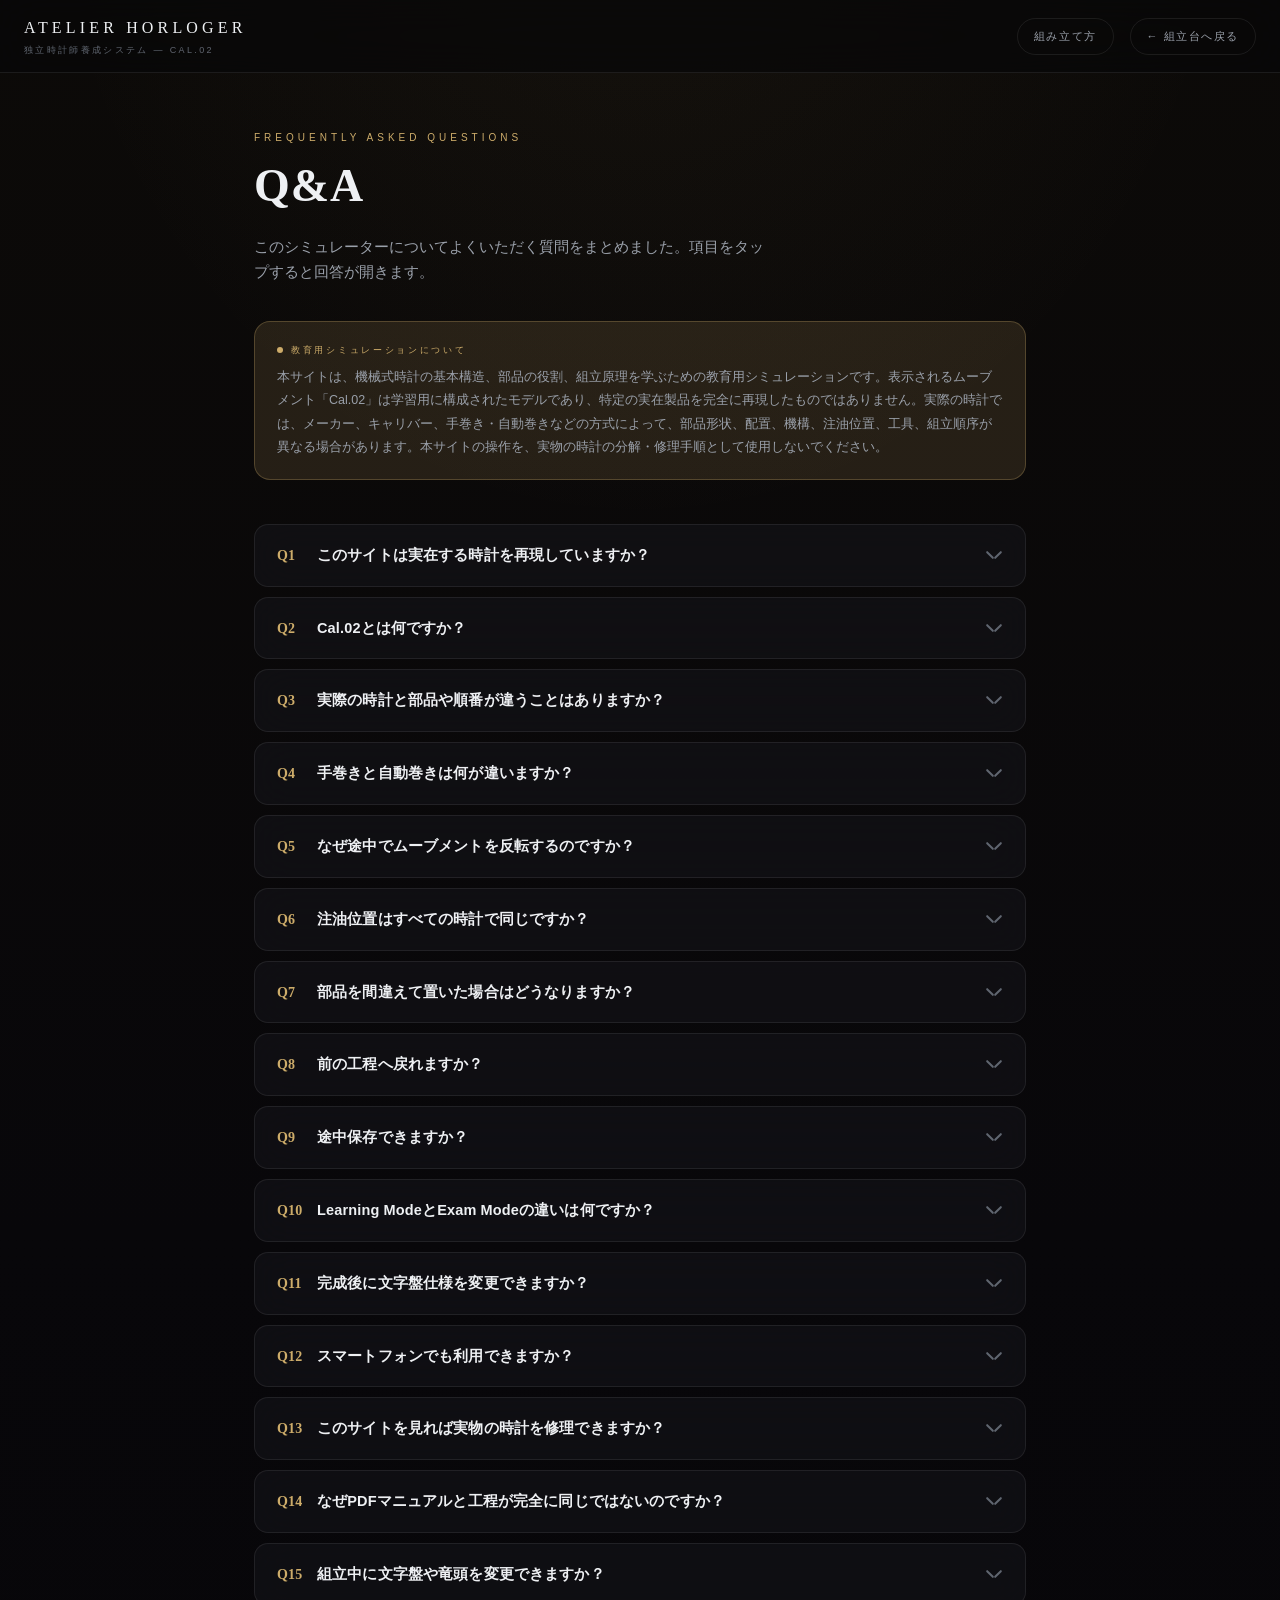
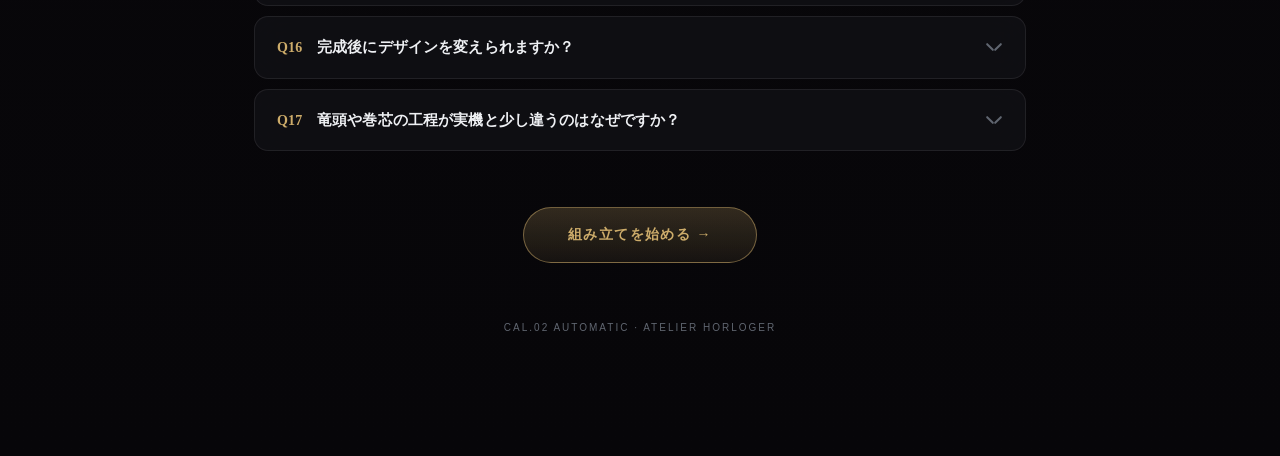
==== qa.html @ 46c4d3d7 "Add files via upload" ====
<!DOCTYPE html>
<html lang="ja">
<head>
<meta charset="UTF-8">
<meta name="viewport" content="width=device-width, initial-scale=1.0">
<title>Q&amp;A — 独立時計師養成システム Cal.02</title>
<meta name="description" content="独立時計師養成システム Cal.02 のよくある質問">
<style>
  :root{
    --bg:#0a0806; --panel:rgba(20,21,26,0.6); --line:rgba(255,255,255,0.08);
    --line-strong:rgba(255,255,255,0.16); --text:#eef0f3; --text-dim:#9aa0aa;
    --text-faint:#606670; --accent:#6fb2ff; --gold:#cdac6a; --gold-soft:rgba(205,172,106,0.14);
    --font-ui:-apple-system,BlinkMacSystemFont,"Helvetica Neue","Hiragino Sans","Yu Gothic UI","Noto Sans JP",sans-serif;
    --font-display:"Didot","Bodoni 72","Bodoni MT","Hiragino Mincho ProN",Georgia,serif;
    --ease:cubic-bezier(0.22,1,0.36,1);
  }
  *{margin:0;padding:0;box-sizing:border-box;}
  html{scroll-behavior:smooth;}
  body{
    background:#0a0806;
    background-image:radial-gradient(ellipse 80% 60% at 50% -10%,rgba(205,172,106,0.06),transparent 60%),
      linear-gradient(180deg,#0c0a08,#08070a 60%,#070609);
    color:var(--text); font-family:var(--font-ui); -webkit-font-smoothing:antialiased;
    line-height:1.7; padding-bottom:120px;
  }
  header.top{
    position:sticky; top:0; z-index:30;
    display:flex; align-items:center; gap:16px; padding:14px 24px;
    background:rgba(7,7,9,0.72); -webkit-backdrop-filter:blur(22px) saturate(140%);
    backdrop-filter:blur(22px) saturate(140%); border-bottom:1px solid var(--line);
  }
  .brand-name{font-family:var(--font-display); font-size:16px; letter-spacing:0.26em;}
  .brand-sub{font-size:9px; letter-spacing:0.26em; color:var(--text-faint); text-transform:uppercase; margin-top:2px;}
  .top .spacer{flex:1;}
  .backlink{font-size:11px; letter-spacing:0.14em; color:var(--text-dim); text-decoration:none; padding:8px 16px; border:1px solid var(--line); border-radius:999px; transition:all .3s var(--ease); white-space:nowrap;}
  .backlink:hover{color:var(--text); border-color:var(--line-strong);}
  .wrap{max-width:820px; margin:56px auto 0; padding:0 24px;}
  .page-kicker{font-size:10px; letter-spacing:0.4em; text-transform:uppercase; color:var(--gold);}
  h1.page-title{font-family:var(--font-display); font-size:clamp(30px,5vw,46px); letter-spacing:0.02em; line-height:1.2; margin:12px 0 20px;}
  .lede{font-size:15px; color:var(--text-dim); max-width:62ch; margin-bottom:36px;}
  .edu-note{background:var(--gold-soft); border:1px solid rgba(205,172,106,0.28); border-radius:16px; padding:20px 22px; margin:0 0 44px; font-size:12.5px; line-height:1.85; color:var(--text-dim);}
  .edu-note .en-h{font-size:9px; letter-spacing:0.3em; text-transform:uppercase; color:var(--gold); margin-bottom:8px; display:flex; align-items:center; gap:8px;}
  .edu-note .en-h::before{content:""; width:6px; height:6px; border-radius:50%; background:var(--gold);}
  /* アコーディオン */
  .qa{display:flex; flex-direction:column; gap:10px;}
  details{background:var(--panel); border:1px solid var(--line); border-radius:14px; overflow:hidden; -webkit-backdrop-filter:blur(20px); backdrop-filter:blur(20px); transition:border-color .3s var(--ease);}
  details[open]{border-color:var(--line-strong);}
  summary{list-style:none; cursor:pointer; padding:18px 22px; display:flex; align-items:flex-start; gap:14px; font-size:14.5px; font-weight:600; letter-spacing:0.01em; color:var(--text);}
  summary::-webkit-details-marker{display:none;}
  summary .qn{font-family:var(--font-display); font-size:14px; color:var(--gold); flex:none; min-width:26px; padding-top:1px;}
  summary .qt{flex:1;}
  summary .chev{flex:none; width:18px; height:18px; position:relative; margin-top:3px; transition:transform .3s var(--ease);}
  summary .chev::before,summary .chev::after{content:""; position:absolute; top:8px; width:10px; height:2px; background:var(--text-faint); border-radius:1px;}
  summary .chev::before{left:0; transform:rotate(45deg);}
  summary .chev::after{right:0; transform:rotate(-45deg);}
  details[open] summary .chev{transform:rotate(180deg);}
  .ans{padding:0 22px 20px 62px; font-size:13px; line-height:1.85; color:var(--text-dim);}
  .ans .term{color:var(--gold); font-style:normal;}
  .cta-wrap{text-align:center; margin-top:56px;}
  .cta{display:inline-block; text-decoration:none; border:1px solid rgba(205,172,106,0.5); background:linear-gradient(180deg,rgba(205,172,106,0.22),rgba(205,172,106,0.08)); color:var(--gold); font-size:14px; font-weight:600; letter-spacing:0.1em; padding:15px 44px; border-radius:999px; transition:all .35s var(--ease);}
  .cta:hover{background:linear-gradient(180deg,rgba(205,172,106,0.34),rgba(205,172,106,0.16)); box-shadow:0 0 30px rgba(205,172,106,0.28);}
  footer.foot{text-align:center; margin-top:56px; font-size:10px; letter-spacing:0.2em; color:var(--text-faint);}
  @media(max-width:560px){ .ans{padding-left:22px;} summary{font-size:13.5px;} }
</style>
</head>
<body>

<header class="top">
  <div>
    <div class="brand-name">ATELIER HORLOGER</div>
    <div class="brand-sub">独立時計師養成システム — Cal.02</div>
  </div>
  <div class="spacer"></div>
  <a class="backlink" href="guide.html">組み立て方</a>
  <a class="backlink" href="index.html">← 組立台へ戻る</a>
</header>

<div class="wrap">
  <div class="page-kicker">Frequently Asked Questions</div>
  <h1 class="page-title">Q&amp;A</h1>
  <p class="lede">このシミュレーターについてよくいただく質問をまとめました。項目をタップすると回答が開きます。</p>

  <div class="edu-note">
    <div class="en-h">教育用シミュレーションについて</div>
    本サイトは、機械式時計の基本構造、部品の役割、組立原理を学ぶための教育用シミュレーションです。表示されるムーブメント「Cal.02」は学習用に構成されたモデルであり、特定の実在製品を完全に再現したものではありません。実際の時計では、メーカー、キャリバー、手巻き・自動巻きなどの方式によって、部品形状、配置、機構、注油位置、工具、組立順序が異なる場合があります。本サイトの操作を、実物の時計の分解・修理手順として使用しないでください。
  </div>

  <div class="qa">
    <details><summary><span class="qn">Q1</span><span class="qt">このサイトは実在する時計を再現していますか？</span><span class="chev"></span></summary>
      <div class="ans">いいえ。特定の実在製品を完全に再現したものではありません。機械式時計に共通する基本構造をもとに、学習しやすいように構成した独自のモデル「Cal.02」を組み立てています。</div></details>

    <details><summary><span class="qn">Q2</span><span class="qt">Cal.02とは何ですか？</span><span class="chev"></span></summary>
      <div class="ans">このサイトのために用意した学習用の自動巻ムーブメント（機械式時計の中身）です。<span class="term">キャリバー</span>とは、ムーブメントの型式を指す言葉です。Cal.02は実在の製品名ではなく、教材上の呼び名です。</div></details>

    <details><summary><span class="qn">Q3</span><span class="qt">実際の時計と部品や順番が違うことはありますか？</span><span class="chev"></span></summary>
      <div class="ans">あります。メーカーやキャリバー、手巻き・自動巻きなどの方式によって、部品形状・配置・機構・注油位置・工具・組立順序は異なります。本サイトの順序は学習用に整理したもので、あらゆる時計に共通する唯一の正解ではありません。</div></details>

    <details><summary><span class="qn">Q4</span><span class="qt">手巻きと自動巻きは何が違いますか？</span><span class="chev"></span></summary>
      <div class="ans"><span class="term">手巻き</span>は竜頭（りゅうず）を指で回してゼンマイを巻きます。<span class="term">自動巻き</span>は腕の動きで<span class="term">ローター（回転錘）</span>が回り、その動きを歯車でゼンマイの巻き上げに変えます。Cal.02は自動巻きなので、切換車・減速車・ローターといった自動巻き用の部品が加わります。</div></details>

    <details><summary><span class="qn">Q5</span><span class="qt">なぜ途中でムーブメントを反転するのですか？</span><span class="chev"></span></summary>
      <div class="ans">機械式時計は、機械側（裏）と文字盤側（表）の両面に部品を組みます。片面の組立が終わったら、反対の面を作業するために向きを変えます。実際の作業でも、面を変えるたびにムーブメントを反転させます。</div></details>

    <details><summary><span class="qn">Q6</span><span class="qt">注油位置はすべての時計で同じですか？</span><span class="chev"></span></summary>
      <div class="ans">いいえ。注油する場所・油の種類・量は、時計ごとに決められています。本サイトでは代表的な軸受（<span class="term">ルビーの穴石</span>）への注油を学習用に示しています。実物では専用のオイルと基準に従う必要があります。</div></details>

    <details><summary><span class="qn">Q7</span><span class="qt">部品を間違えて置いた場合はどうなりますか？</span><span class="chev"></span></summary>
      <div class="ans">正しい位置に近づかないと部品は収まりません。学習モードでは「なぜ違うのか」を短く説明します。試験モードではガイドは出ませんが、間違った配置は成立しません。</div></details>

    <details><summary><span class="qn">Q8</span><span class="qt">前の工程へ戻れますか？</span><span class="chev"></span></summary>
      <div class="ans">はい。「一つ前の工程へ戻る」で、直前に完了した工程を1つずつ取り消せます。好きな部品だけを飛ばして外すことはできず、上に載っている部品を残したまま下の部品を外すこともできません。完成後は使えないため、その場合は「最初から作る」をお使いください。</div></details>

    <details><summary><span class="qn">Q9</span><span class="qt">途中保存できますか？</span><span class="chev"></span></summary>
      <div class="ans">進捗は自動で保存されます。ブラウザを閉じても、次に同じ端末・同じブラウザで開けば続きから再開できます。「RESET」または「最初から作る」で初期状態に戻せます。</div></details>

    <details><summary><span class="qn">Q10</span><span class="qt">Learning ModeとExam Modeの違いは何ですか？</span><span class="chev"></span></summary>
      <div class="ans"><span class="term">Learning Mode（学習モード）</span>はガイド・解説つきで学びながら組み立てます。<span class="term">Exam Mode（試験モード）</span>はガイド・解説なしで、知識だけで組み立てます。試験モードでは「一つ前へ戻る」を使った回数が記録されます。</div></details>

    <details><summary><span class="qn">Q11</span><span class="qt">完成後に文字盤仕様を変更できますか？</span><span class="chev"></span></summary>
      <div class="ans">文字盤の色・インデックス、針の仕上げ・形状、ベゼルや竜頭の意匠は、それぞれの組立工程の中で選べます。完成後の見た目を変えたい場合は「最初から作る」で作り直すと、仕様を選び直せます。</div></details>

    <details><summary><span class="qn">Q12</span><span class="qt">スマートフォンでも利用できますか？</span><span class="chev"></span></summary>
      <div class="ans">はい。PC・タブレット・スマートフォンに対応しています。スマホ・タブレットでは、部品カードを指でドラッグして配置し、解説はタップで表示します。ピンチで拡大縮小できます。</div></details>

    <details><summary><span class="qn">Q13</span><span class="qt">このサイトを見れば実物の時計を修理できますか？</span><span class="chev"></span></summary>
      <div class="ans">できません。本サイトは基本構造を学ぶための教材です。実物の時計の分解・修理には、専門的な知識・専用工具・設備・清浄な環境が必要です。大切な時計は時計技術者にご相談ください。</div></details>

    <details><summary><span class="qn">Q14</span><span class="qt">なぜPDFマニュアルと工程が完全に同じではないのですか？</span><span class="chev"></span></summary>
      <div class="ans">参考にしたマニュアルは手巻きムーブメント向けのもので、Cal.02（自動巻き）とは機構が異なります。共通する原則は取り入れつつ、Cal.02独自の自動巻き機構は別に構成しているため、順序が完全には一致しません。確証が持てない工程は無理に変更せず、学習用として整理しています。</div></details>
    <details><summary><span class="qn">Q15</span><span class="qt">組立中に文字盤や竜頭を変更できますか？</span><span class="chev"></span></summary>
      <div class="ans">まだ取り付けていない部品は変更できます。取り付け済みの部品は変更できません。<span class="term">一つ前の工程へ戻る</span>で取り外した場合、再び変更できることがあります。仕様は「仕様を確認・変更」から確認でき、取付済み項目には🔒が付きます。</div></details>

    <details><summary><span class="qn">Q16</span><span class="qt">完成後にデザインを変えられますか？</span><span class="chev"></span></summary>
      <div class="ans">完成後は変更できません。別の仕様で作る場合は「最初から作る」を選択してください。組立を始める前の仕様選択画面で、文字盤・針・ベゼル・竜頭をまとめて選べます。</div></details>

    <details><summary><span class="qn">Q17</span><span class="qt">竜頭や巻芯の工程が実機と少し違うのはなぜですか？</span><span class="chev"></span></summary>
      <div class="ans">本教材ではキーレスワークを ツヅミ車 → キチ車 → 巻芯 → 竜頭 の順に整理しています。<span class="term">実際の時計では、ケースに合わせて巻芯の長さ調整や再挿入を行う場合があります</span>が、本教材では簡略化し、竜頭付き巻芯をそのまま完成まで維持します。</div></details>
  </div>

  <div class="cta-wrap">
    <a class="cta" href="index.html">組み立てを始める →</a>
  </div>
  <footer class="foot">CAL.02 AUTOMATIC · ATELIER HORLOGER</footer>
</div>

</body>
</html>
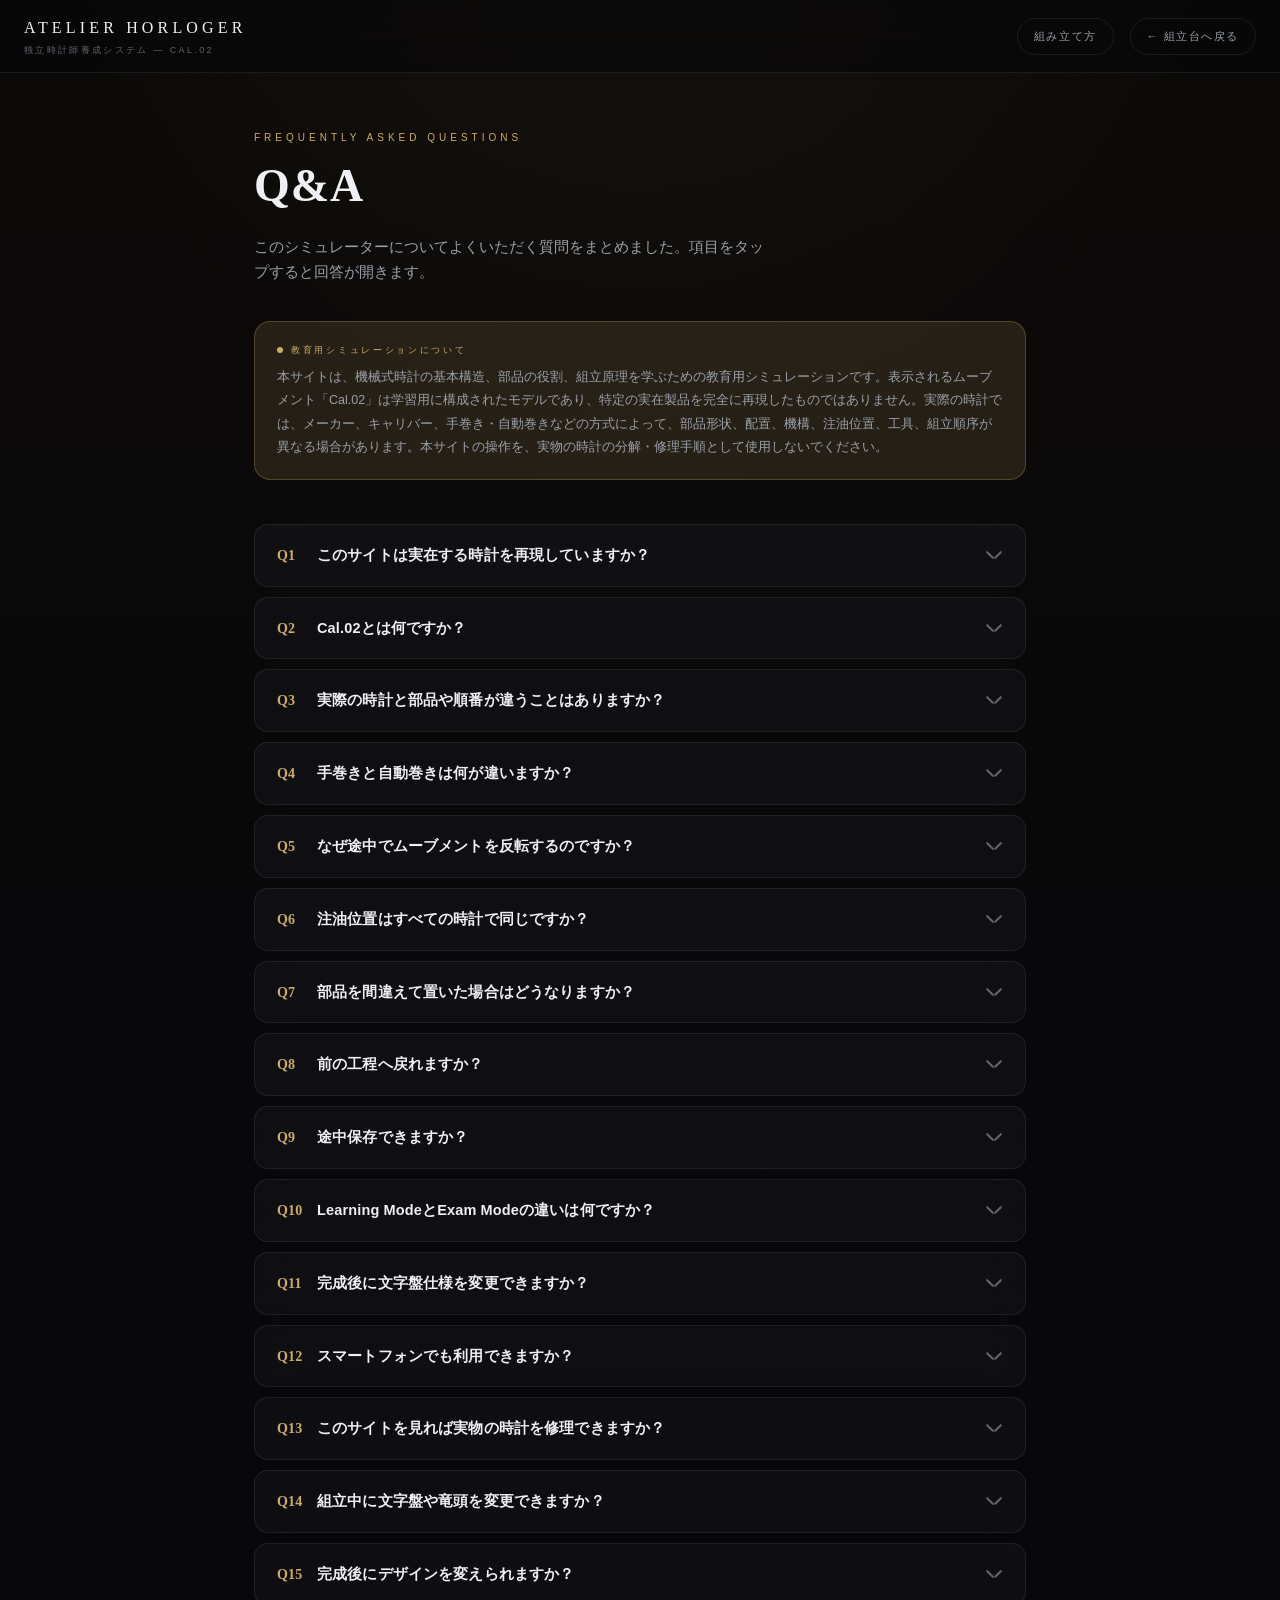
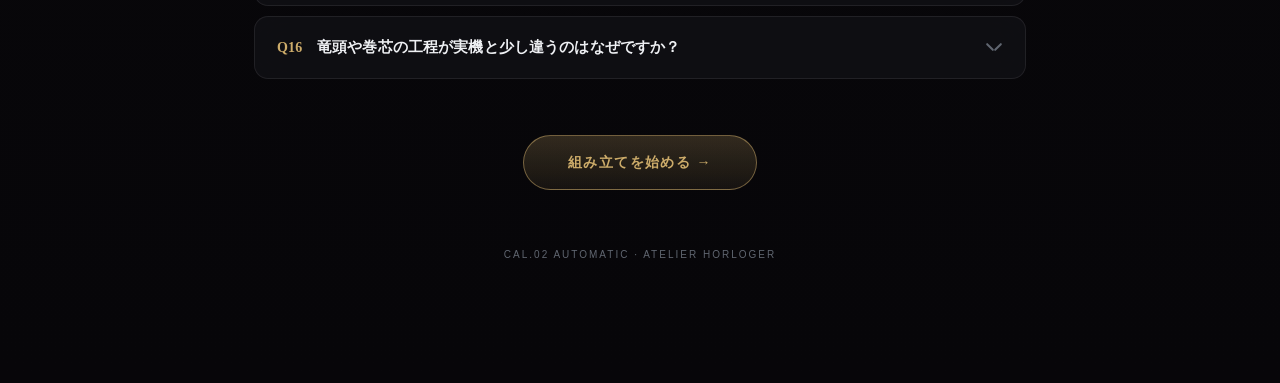
==== commit 55e9c709: "Add files via upload" ====
--- a/qa.html
+++ b/qa.html
@@ -125,15 +125,13 @@
     <details><summary><span class="qn">Q13</span><span class="qt">このサイトを見れば実物の時計を修理できますか？</span><span class="chev"></span></summary>
       <div class="ans">できません。本サイトは基本構造を学ぶための教材です。実物の時計の分解・修理には、専門的な知識・専用工具・設備・清浄な環境が必要です。大切な時計は時計技術者にご相談ください。</div></details>
 
-    <details><summary><span class="qn">Q14</span><span class="qt">なぜPDFマニュアルと工程が完全に同じではないのですか？</span><span class="chev"></span></summary>
-      <div class="ans">参考にしたマニュアルは手巻きムーブメント向けのもので、Cal.02（自動巻き）とは機構が異なります。共通する原則は取り入れつつ、Cal.02独自の自動巻き機構は別に構成しているため、順序が完全には一致しません。確証が持てない工程は無理に変更せず、学習用として整理しています。</div></details>
-    <details><summary><span class="qn">Q15</span><span class="qt">組立中に文字盤や竜頭を変更できますか？</span><span class="chev"></span></summary>
+    <details><summary><span class="qn">Q14</span><span class="qt">組立中に文字盤や竜頭を変更できますか？</span><span class="chev"></span></summary>
       <div class="ans">まだ取り付けていない部品は変更できます。取り付け済みの部品は変更できません。<span class="term">一つ前の工程へ戻る</span>で取り外した場合、再び変更できることがあります。仕様は「仕様を確認・変更」から確認でき、取付済み項目には🔒が付きます。</div></details>
 
-    <details><summary><span class="qn">Q16</span><span class="qt">完成後にデザインを変えられますか？</span><span class="chev"></span></summary>
+    <details><summary><span class="qn">Q15</span><span class="qt">完成後にデザインを変えられますか？</span><span class="chev"></span></summary>
       <div class="ans">完成後は変更できません。別の仕様で作る場合は「最初から作る」を選択してください。組立を始める前の仕様選択画面で、文字盤・針・ベゼル・竜頭をまとめて選べます。</div></details>
 
-    <details><summary><span class="qn">Q17</span><span class="qt">竜頭や巻芯の工程が実機と少し違うのはなぜですか？</span><span class="chev"></span></summary>
+    <details><summary><span class="qn">Q16</span><span class="qt">竜頭や巻芯の工程が実機と少し違うのはなぜですか？</span><span class="chev"></span></summary>
       <div class="ans">本教材ではキーレスワークを ツヅミ車 → キチ車 → 巻芯 → 竜頭 の順に整理しています。<span class="term">実際の時計では、ケースに合わせて巻芯の長さ調整や再挿入を行う場合があります</span>が、本教材では簡略化し、竜頭付き巻芯をそのまま完成まで維持します。</div></details>
   </div>
 
